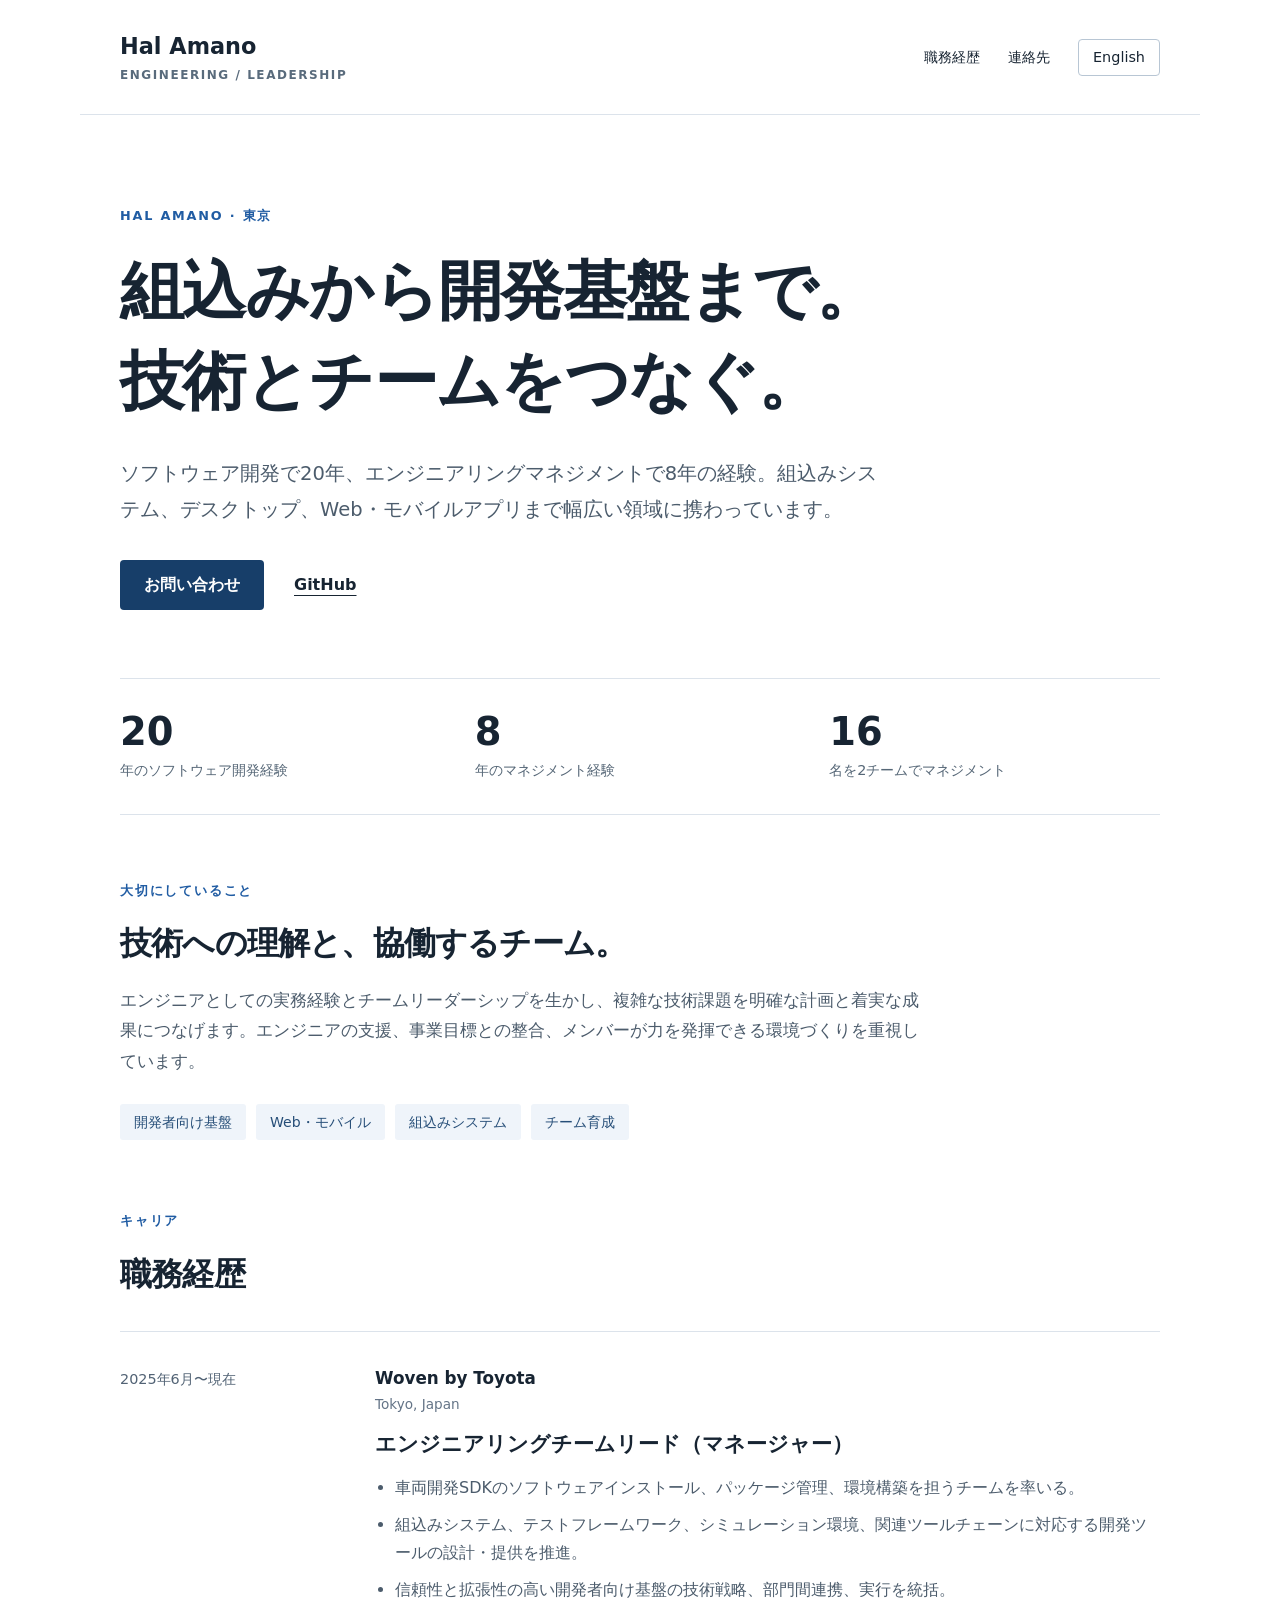
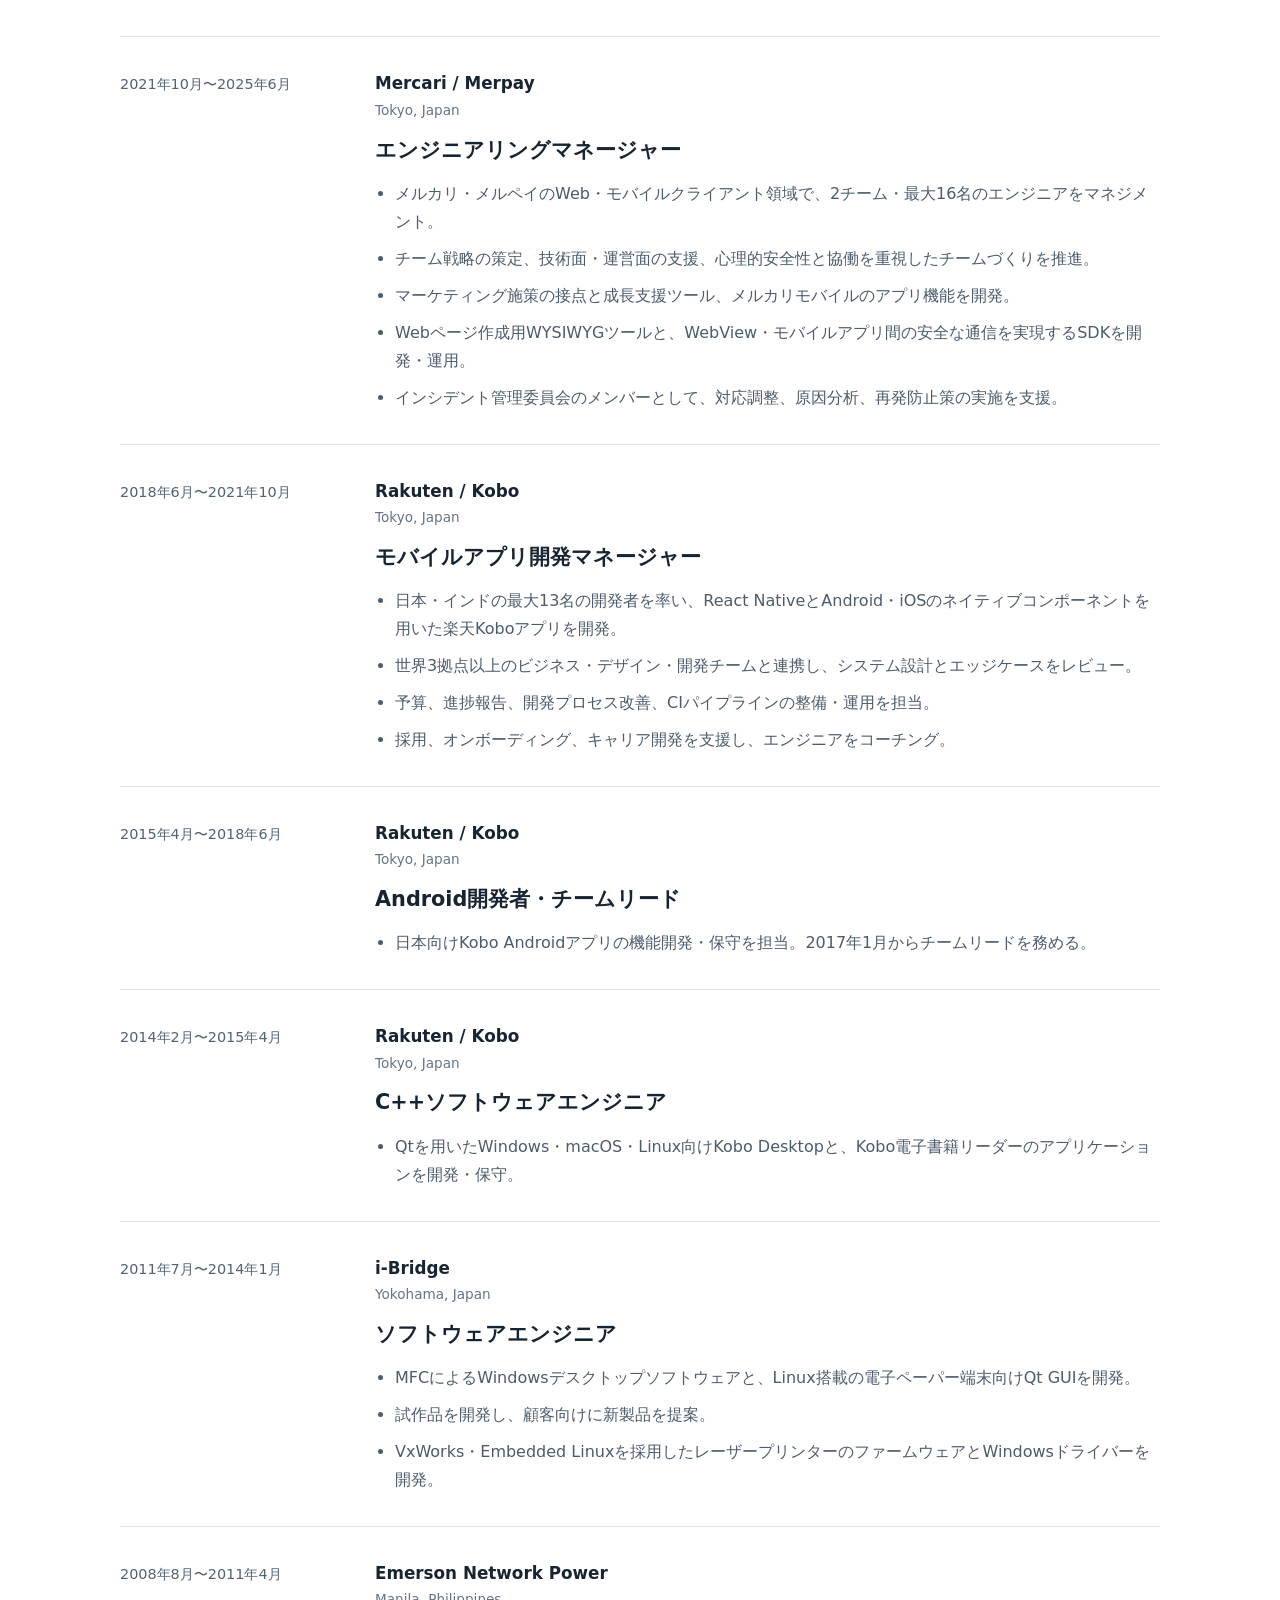
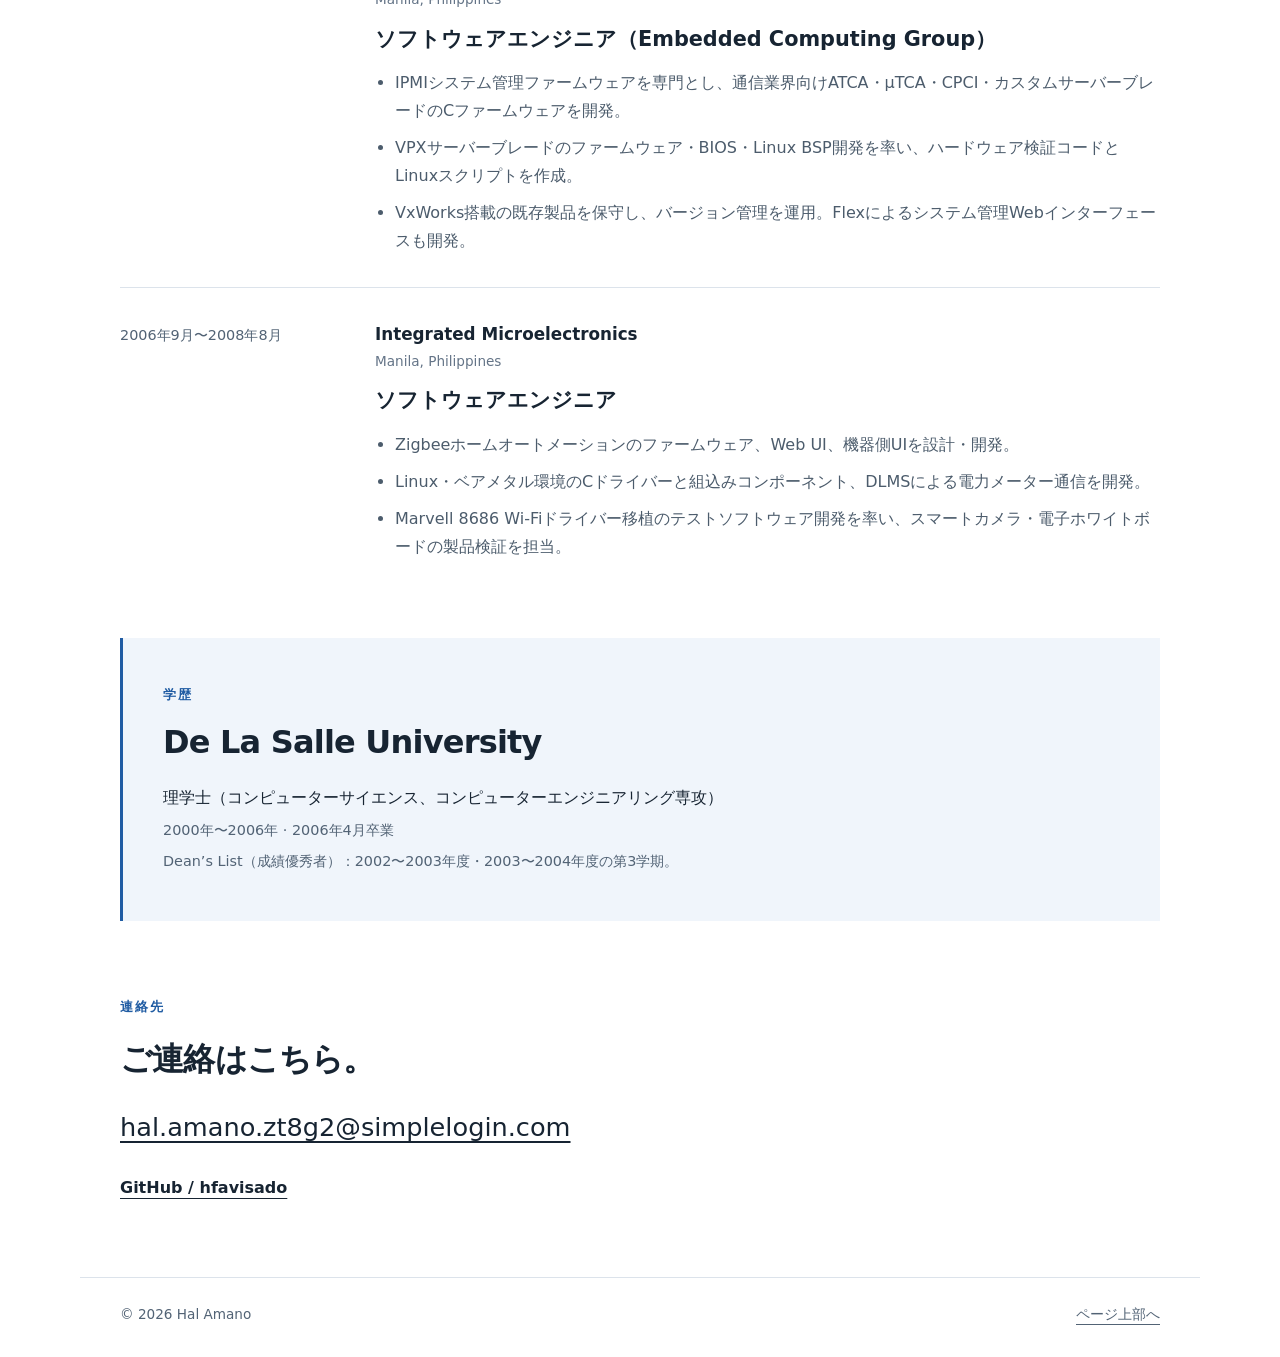
==== ja.html @ bccf5aae "Initial commit" ====
<!doctype html>
<html lang="ja"><head><meta charset="utf-8"><meta name="viewport" content="width=device-width, initial-scale=1"><title>Hal Amano | エンジニアリングマネージャー</title><meta name="description" content="ソフトウェア開発で20年、エンジニアリングマネジメントで8年の経験。組込みシステム、デスクトップ、Web・モバイルアプリまで幅広い領域に携わっています。"><link rel="stylesheet" href="styles.css"><link rel="icon" href="favicon.svg" type="image/svg+xml"><link rel="alternate" hreflang="en" href="index.html"><link rel="alternate" hreflang="ja" href="ja.html"></head>
<body><a class="skip" href="#main">本文へ</a><header class="header"><a class="brand" href="ja.html">Hal Amano<span>ENGINEERING / LEADERSHIP</span></a><nav aria-label="メインナビゲーション"><a href="#experience">職務経歴</a><a href="#contact">連絡先</a><a class="language" href="index.html" lang="en">English</a></nav></header>
<main id="main"><section class="hero"><p class="eyebrow">HAL AMANO · 東京</p><h1>組込みから開発基盤まで。<br>技術とチームをつなぐ。</h1><p class="intro">ソフトウェア開発で20年、エンジニアリングマネジメントで8年の経験。組込みシステム、デスクトップ、Web・モバイルアプリまで幅広い領域に携わっています。</p><div class="hero-links"><a class="button" href="mailto:hal.amano.zt8g2@simplelogin.com">お問い合わせ</a><a class="text-link" href="https://github.com/hfavisado">GitHub</a></div><div class="facts"><div><strong>20</strong><span>年のソフトウェア開発経験</span></div><div><strong>8</strong><span>年のマネジメント経験</span></div><div><strong>16</strong><span>名を2チームでマネジメント</span></div></div></section>
<section class="about"><p class="eyebrow">大切にしていること</p><h2>技術への理解と、協働するチーム。</h2><p>エンジニアとしての実務経験とチームリーダーシップを生かし、複雑な技術課題を明確な計画と着実な成果につなげます。エンジニアの支援、事業目標との整合、メンバーが力を発揮できる環境づくりを重視しています。</p><div class="areas"><span>開発者向け基盤</span><span>Web・モバイル</span><span>組込みシステム</span><span>チーム育成</span></div></section>
<section id="experience" class="experience"><div class="section-heading"><p class="eyebrow">キャリア</p><h2>職務経歴</h2></div><article class="role"><div class="when">2025年6月〜現在</div><div><p class="company">Woven by Toyota <span>Tokyo, Japan</span></p><h3>エンジニアリングチームリード（マネージャー）</h3><ul><li>車両開発SDKのソフトウェアインストール、パッケージ管理、環境構築を担うチームを率いる。</li><li>組込みシステム、テストフレームワーク、シミュレーション環境、関連ツールチェーンに対応する開発ツールの設計・提供を推進。</li><li>信頼性と拡張性の高い開発者向け基盤の技術戦略、部門間連携、実行を統括。</li></ul></div></article><article class="role"><div class="when">2021年10月〜2025年6月</div><div><p class="company">Mercari / Merpay <span>Tokyo, Japan</span></p><h3>エンジニアリングマネージャー</h3><ul><li>メルカリ・メルペイのWeb・モバイルクライアント領域で、2チーム・最大16名のエンジニアをマネジメント。</li><li>チーム戦略の策定、技術面・運営面の支援、心理的安全性と協働を重視したチームづくりを推進。</li><li>マーケティング施策の接点と成長支援ツール、メルカリモバイルのアプリ機能を開発。</li><li>Webページ作成用WYSIWYGツールと、WebView・モバイルアプリ間の安全な通信を実現するSDKを開発・運用。</li><li>インシデント管理委員会のメンバーとして、対応調整、原因分析、再発防止策の実施を支援。</li></ul></div></article><article class="role"><div class="when">2018年6月〜2021年10月</div><div><p class="company">Rakuten / Kobo <span>Tokyo, Japan</span></p><h3>モバイルアプリ開発マネージャー</h3><ul><li>日本・インドの最大13名の開発者を率い、React NativeとAndroid・iOSのネイティブコンポーネントを用いた楽天Koboアプリを開発。</li><li>世界3拠点以上のビジネス・デザイン・開発チームと連携し、システム設計とエッジケースをレビュー。</li><li>予算、進捗報告、開発プロセス改善、CIパイプラインの整備・運用を担当。</li><li>採用、オンボーディング、キャリア開発を支援し、エンジニアをコーチング。</li></ul></div></article><article class="role"><div class="when">2015年4月〜2018年6月</div><div><p class="company">Rakuten / Kobo <span>Tokyo, Japan</span></p><h3>Android開発者・チームリード</h3><ul><li>日本向けKobo Androidアプリの機能開発・保守を担当。2017年1月からチームリードを務める。</li></ul></div></article><article class="role"><div class="when">2014年2月〜2015年4月</div><div><p class="company">Rakuten / Kobo <span>Tokyo, Japan</span></p><h3>C++ソフトウェアエンジニア</h3><ul><li>Qtを用いたWindows・macOS・Linux向けKobo Desktopと、Kobo電子書籍リーダーのアプリケーションを開発・保守。</li></ul></div></article><article class="role"><div class="when">2011年7月〜2014年1月</div><div><p class="company">i-Bridge <span>Yokohama, Japan</span></p><h3>ソフトウェアエンジニア</h3><ul><li>MFCによるWindowsデスクトップソフトウェアと、Linux搭載の電子ペーパー端末向けQt GUIを開発。</li><li>試作品を開発し、顧客向けに新製品を提案。</li><li>VxWorks・Embedded Linuxを採用したレーザープリンターのファームウェアとWindowsドライバーを開発。</li></ul></div></article><article class="role"><div class="when">2008年8月〜2011年4月</div><div><p class="company">Emerson Network Power <span>Manila, Philippines</span></p><h3>ソフトウェアエンジニア（Embedded Computing Group）</h3><ul><li>IPMIシステム管理ファームウェアを専門とし、通信業界向けATCA・μTCA・CPCI・カスタムサーバーブレードのCファームウェアを開発。</li><li>VPXサーバーブレードのファームウェア・BIOS・Linux BSP開発を率い、ハードウェア検証コードとLinuxスクリプトを作成。</li><li>VxWorks搭載の既存製品を保守し、バージョン管理を運用。Flexによるシステム管理Webインターフェースも開発。</li></ul></div></article><article class="role"><div class="when">2006年9月〜2008年8月</div><div><p class="company">Integrated Microelectronics <span>Manila, Philippines</span></p><h3>ソフトウェアエンジニア</h3><ul><li>Zigbeeホームオートメーションのファームウェア、Web UI、機器側UIを設計・開発。</li><li>Linux・ベアメタル環境のCドライバーと組込みコンポーネント、DLMSによる電力メーター通信を開発。</li><li>Marvell 8686 Wi-Fiドライバー移植のテストソフトウェア開発を率い、スマートカメラ・電子ホワイトボードの製品検証を担当。</li></ul></div></article></section>
<section class="education"><p class="eyebrow">学歴</p><h2>De La Salle University</h2><p>理学士（コンピューターサイエンス、コンピューターエンジニアリング専攻）</p><p class="muted">2000年〜2006年 · 2006年4月卒業</p><p class="muted">Dean’s List（成績優秀者）：2002〜2003年度・2003〜2004年度の第3学期。</p></section>
<section id="contact" class="contact"><p class="eyebrow">連絡先</p><h2>ご連絡はこちら。</h2><a class="email" href="mailto:hal.amano.zt8g2@simplelogin.com">hal.amano.zt8g2@simplelogin.com</a><a class="text-link" href="https://github.com/hfavisado">GitHub / hfavisado</a></section></main><footer><span>© 2026 Hal Amano</span><a href="#main">ページ上部へ</a></footer></body></html>
---- styles.css ----
*{box-sizing:border-box}html{scroll-behavior:smooth;scroll-padding-top:2rem}body{margin:0;background:#fff;color:#172432;font:1rem/1.75 system-ui,-apple-system,BlinkMacSystemFont,"Segoe UI","Noto Sans JP",sans-serif}a{color:inherit;text-underline-offset:5px}a:hover{color:#205ca3}a:focus-visible{outline:3px solid #2563eb;outline-offset:6px}.header,main,footer{max-width:1120px;margin:auto;padding-left:40px;padding-right:40px}.header{display:flex;justify-content:space-between;align-items:center;padding-top:32px;padding-bottom:30px;border-bottom:1px solid #dce3eb}.brand{font-size:1.4rem;font-weight:750;text-decoration:none;line-height:1.3}.brand span{display:block;font-size:.75rem;letter-spacing:.13em;color:#596b7c;margin-top:7px}nav{display:flex;align-items:center;gap:28px;font-size:.9rem}nav a{text-decoration:none}.language{border:1px solid #b8c6d4;padding:5px 14px;border-radius:4px}.hero{padding:90px 0 0}.eyebrow{font-size:.8rem;letter-spacing:.14em;font-weight:700;color:#205ca3;margin:0 0 20px}h1{font-size:clamp(2.4rem,5vw,4.4rem);line-height:1.14;letter-spacing:-.045em;font-weight:650;margin:0 0 30px;max-width:1000px}html[lang=ja] h1{letter-spacing:-.025em;line-height:1.4}.intro{font-size:1.22rem;line-height:1.85;color:#4c5c6c;max-width:760px;margin:0}.hero-links{display:flex;align-items:center;gap:30px;margin-top:32px}.button{padding:11px 24px;background:#173e69;color:white;border-radius:4px;text-decoration:none;font-weight:600}.button:hover{background:#205ca3;color:white}.text-link{font-weight:600}.facts{display:grid;grid-template-columns:repeat(3,1fr);margin-top:68px;padding:30px 0;border-top:1px solid #dce3eb;border-bottom:1px solid #dce3eb;gap:24px}.facts strong{display:block;font-size:2.4rem;line-height:1.2;font-weight:600}.facts span{font-size:.9rem;color:#566777}.about{padding:65px 0 70px;max-width:810px}h2{font-size:2rem;line-height:1.35;letter-spacing:-.025em;margin:0 0 20px;font-weight:650}.about p:not(.eyebrow){color:#4c5c6c;font-size:1.08rem}.areas{display:flex;flex-wrap:wrap;gap:10px;margin-top:28px}.areas span{background:#eff4fa;color:#264e78;padding:6px 14px;font-size:.88rem;border-radius:3px}.section-heading{padding-bottom:15px}.role{display:grid;grid-template-columns:225px 1fr;gap:30px;padding:32px 0;border-top:1px solid #dce3eb}.when{font-size:.9rem;color:#526375;padding-top:3px}.company{font-size:1.05rem;font-weight:700;margin:0 0 5px}.company span{display:block;color:#647487;font-size:.85rem;font-weight:400}h3{font-size:1.3rem;line-height:1.45;margin:12px 0 15px;font-weight:600}ul{margin:0;padding-left:20px;color:#4c5c6c}li+li{margin-top:9px}.education{margin-top:45px;padding:40px;background:#f0f5fb;border-left:3px solid #205ca3}.education p{margin:6px 0}.education .eyebrow{margin-bottom:15px}.muted{color:#526375;font-size:.9rem}.contact{padding:75px 0}.contact .email{display:block;font-size:clamp(1rem,2.5vw,1.6rem);overflow-wrap:anywhere;margin:24px 0}.contact .text-link{display:inline-block}footer{border-top:1px solid #dce3eb;display:flex;justify-content:space-between;padding-top:25px;padding-bottom:30px;font-size:.85rem;color:#526375}.skip{position:fixed;top:-100px;left:20px;background:#fff;padding:12px;z-index:10}.skip:focus{top:10px}@media(max-width:650px){.header,main,footer{padding-left:22px;padding-right:22px}.header{align-items:flex-start;gap:25px;flex-direction:column;padding-top:24px}nav{gap:22px}.hero{padding-top:48px}h1{font-size:2.5rem}.intro{font-size:1.08rem}.facts{margin-top:44px;gap:16px}.facts strong{font-size:2rem}.facts span{font-size:.85rem}.role{grid-template-columns:1fr;gap:10px;padding:28px 0}.education{padding:26px 22px}h2{font-size:1.7rem}.about{padding:44px 0}.contact{padding:50px 0}}@media(prefers-reduced-motion:reduce){html{scroll-behavior:auto}}@media print{nav,.hero-links,.contact,footer,.skip{display:none}.hero{padding-top:20px}.role{break-inside:avoid}.header,main{padding:0}.facts{margin-top:25px}.about{padding:25px 0}body{font-size:10pt}.education{background:none}}
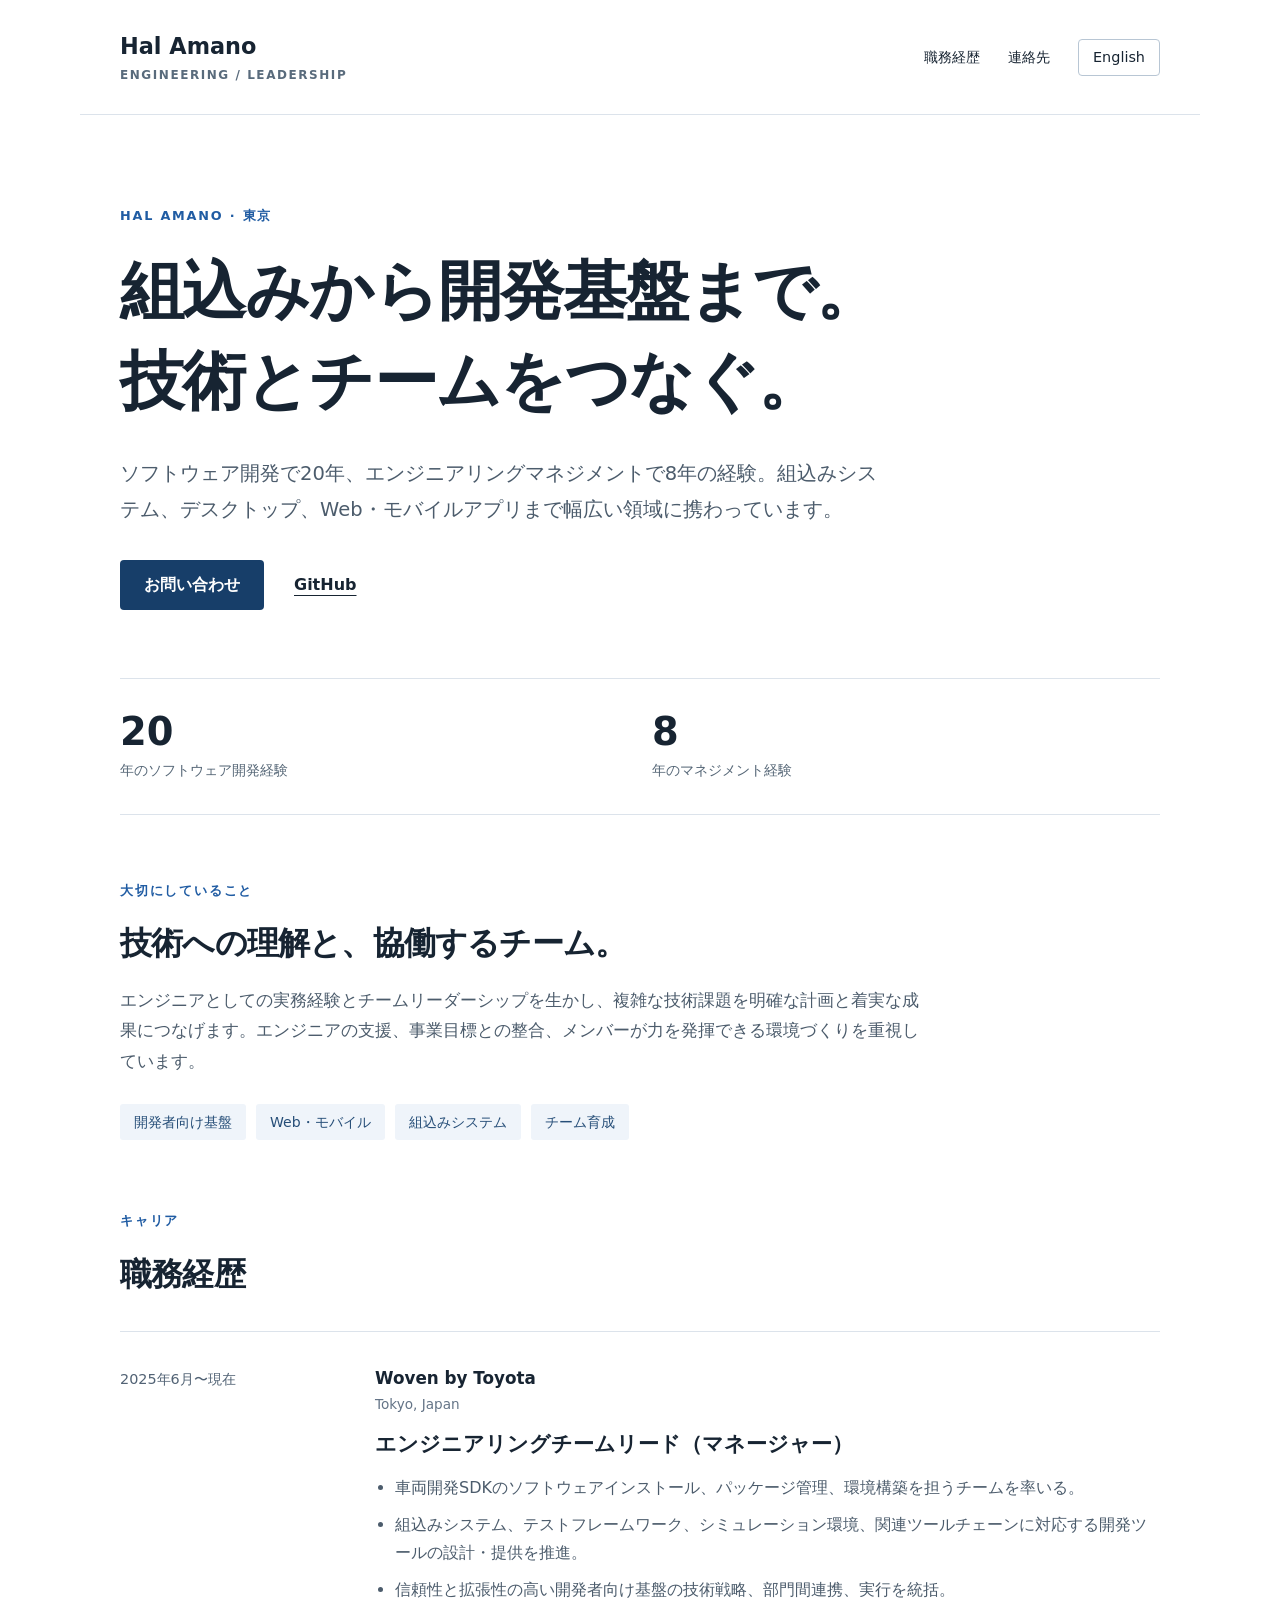
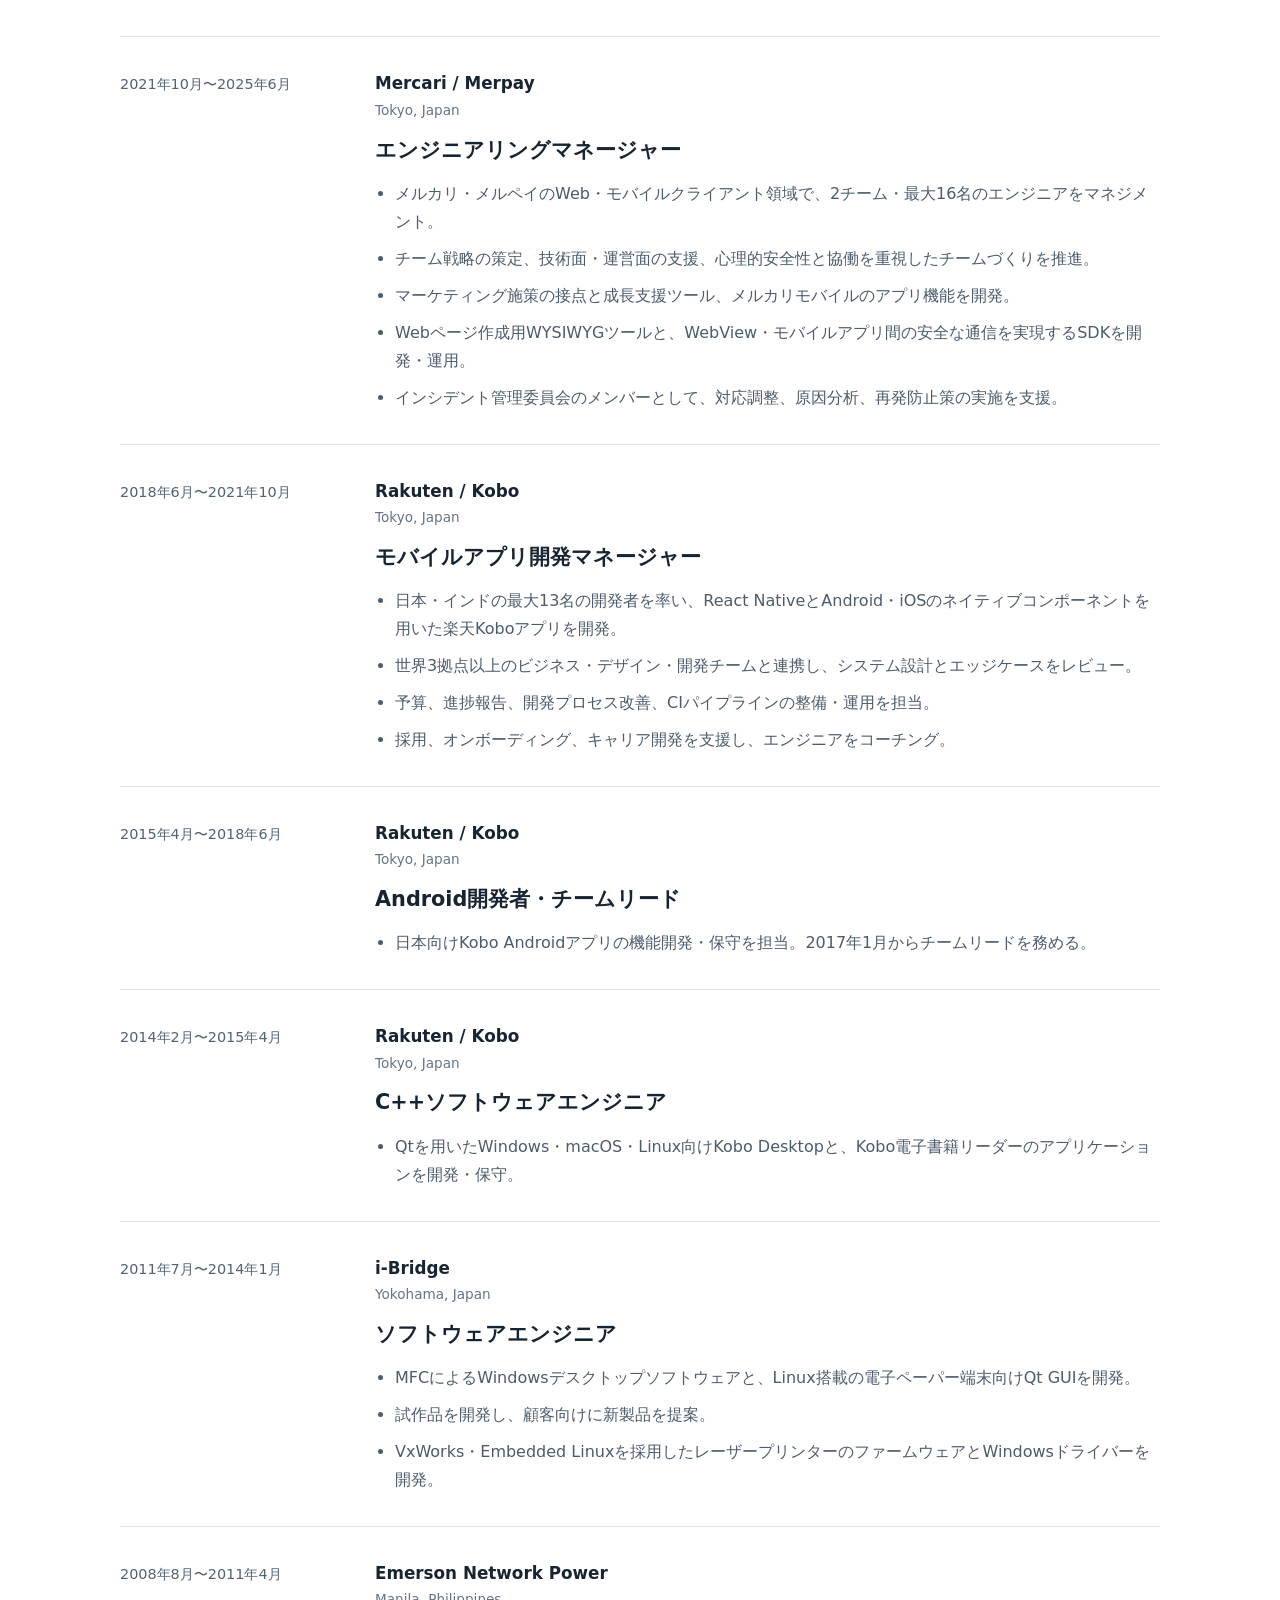
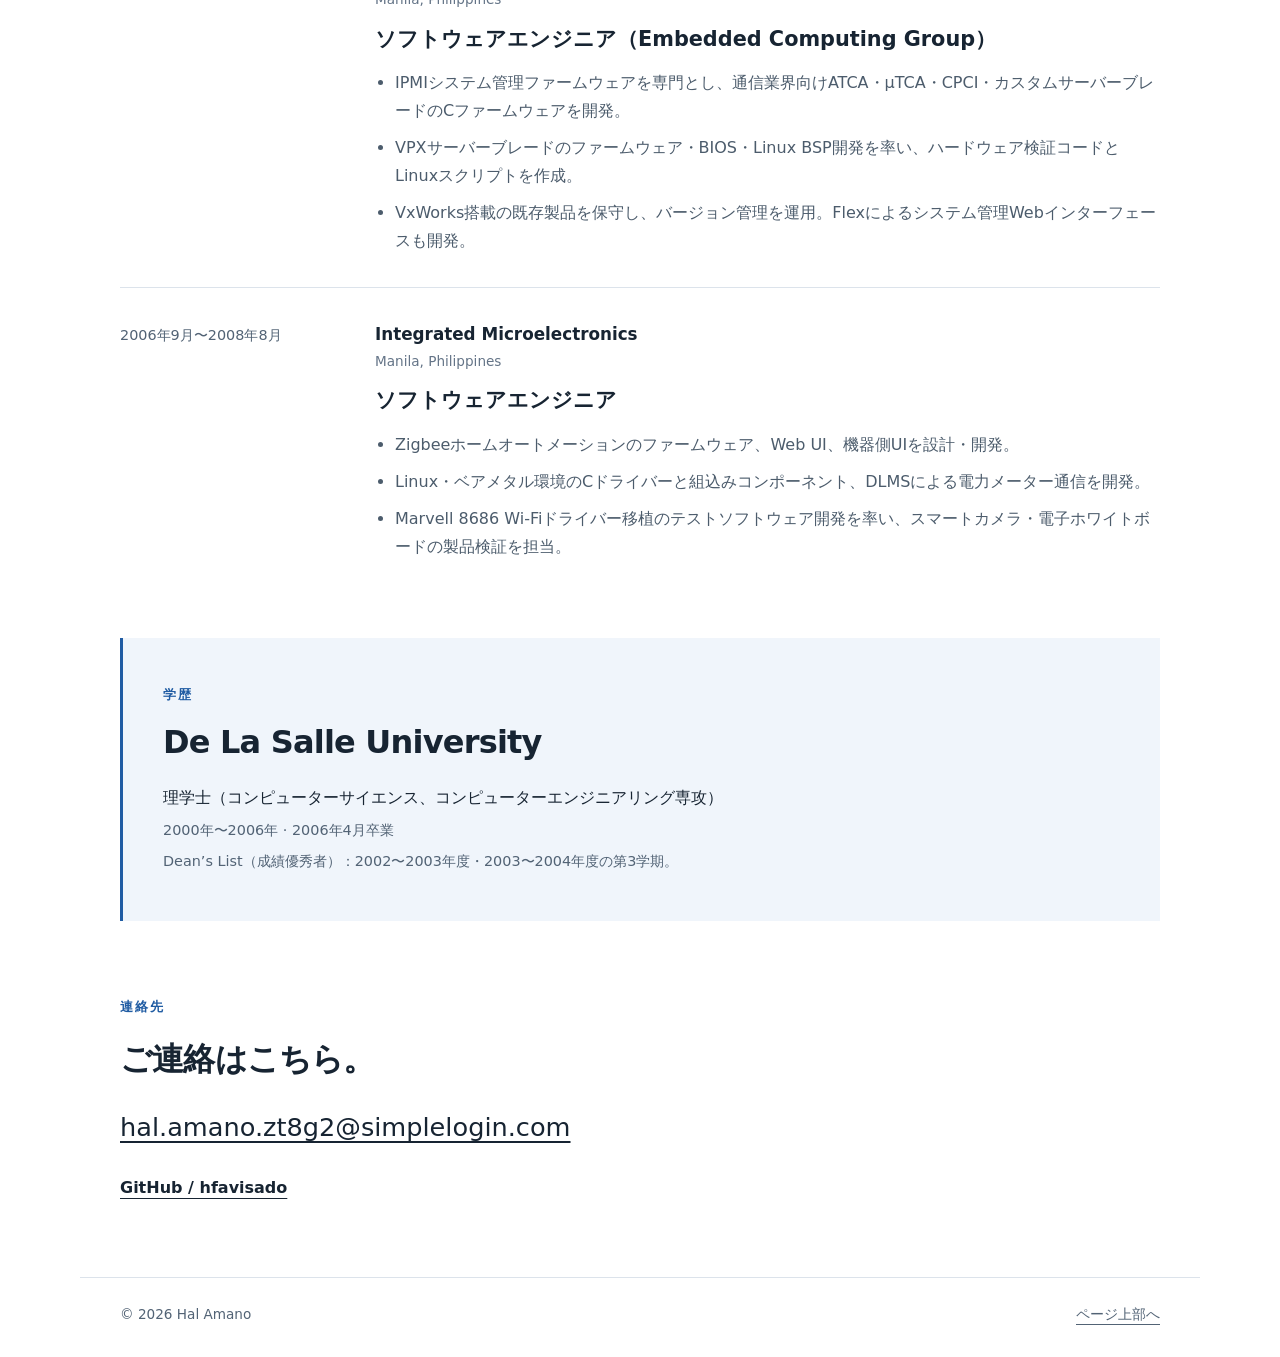
==== commit a1e730a1: "`feat: dynamically update experience years and copyright date`" ====
--- a/ja.html
+++ b/ja.html
@@ -1,8 +1,8 @@
 <!doctype html>
 <html lang="ja"><head><meta charset="utf-8"><meta name="viewport" content="width=device-width, initial-scale=1"><title>Hal Amano | エンジニアリングマネージャー</title><meta name="description" content="ソフトウェア開発で20年、エンジニアリングマネジメントで8年の経験。組込みシステム、デスクトップ、Web・モバイルアプリまで幅広い領域に携わっています。"><link rel="stylesheet" href="styles.css"><link rel="icon" href="favicon.svg" type="image/svg+xml"><link rel="alternate" hreflang="en" href="index.html"><link rel="alternate" hreflang="ja" href="ja.html"></head>
 <body><a class="skip" href="#main">本文へ</a><header class="header"><a class="brand" href="ja.html">Hal Amano<span>ENGINEERING / LEADERSHIP</span></a><nav aria-label="メインナビゲーション"><a href="#experience">職務経歴</a><a href="#contact">連絡先</a><a class="language" href="index.html" lang="en">English</a></nav></header>
-<main id="main"><section class="hero"><p class="eyebrow">HAL AMANO · 東京</p><h1>組込みから開発基盤まで。<br>技術とチームをつなぐ。</h1><p class="intro">ソフトウェア開発で20年、エンジニアリングマネジメントで8年の経験。組込みシステム、デスクトップ、Web・モバイルアプリまで幅広い領域に携わっています。</p><div class="hero-links"><a class="button" href="mailto:hal.amano.zt8g2@simplelogin.com">お問い合わせ</a><a class="text-link" href="https://github.com/hfavisado">GitHub</a></div><div class="facts"><div><strong>20</strong><span>年のソフトウェア開発経験</span></div><div><strong>8</strong><span>年のマネジメント経験</span></div><div><strong>16</strong><span>名を2チームでマネジメント</span></div></div></section>
+<main id="main"><section class="hero"><p class="eyebrow">HAL AMANO · 東京</p><h1>組込みから開発基盤まで。<br>技術とチームをつなぐ。</h1><p class="intro">ソフトウェア開発で20年、エンジニアリングマネジメントで8年の経験。組込みシステム、デスクトップ、Web・モバイルアプリまで幅広い領域に携わっています。</p><div class="hero-links"><a class="button" href="mailto:hal.amano.zt8g2@simplelogin.com">お問い合わせ</a><a class="text-link" href="https://github.com/hfavisado">GitHub</a></div><div class="facts" style="grid-template-columns:repeat(2,1fr)"><div><strong>20</strong><span>年のソフトウェア開発経験</span></div><div><strong>8</strong><span>年のマネジメント経験</span></div></div></section>
 <section class="about"><p class="eyebrow">大切にしていること</p><h2>技術への理解と、協働するチーム。</h2><p>エンジニアとしての実務経験とチームリーダーシップを生かし、複雑な技術課題を明確な計画と着実な成果につなげます。エンジニアの支援、事業目標との整合、メンバーが力を発揮できる環境づくりを重視しています。</p><div class="areas"><span>開発者向け基盤</span><span>Web・モバイル</span><span>組込みシステム</span><span>チーム育成</span></div></section>
 <section id="experience" class="experience"><div class="section-heading"><p class="eyebrow">キャリア</p><h2>職務経歴</h2></div><article class="role"><div class="when">2025年6月〜現在</div><div><p class="company">Woven by Toyota <span>Tokyo, Japan</span></p><h3>エンジニアリングチームリード（マネージャー）</h3><ul><li>車両開発SDKのソフトウェアインストール、パッケージ管理、環境構築を担うチームを率いる。</li><li>組込みシステム、テストフレームワーク、シミュレーション環境、関連ツールチェーンに対応する開発ツールの設計・提供を推進。</li><li>信頼性と拡張性の高い開発者向け基盤の技術戦略、部門間連携、実行を統括。</li></ul></div></article><article class="role"><div class="when">2021年10月〜2025年6月</div><div><p class="company">Mercari / Merpay <span>Tokyo, Japan</span></p><h3>エンジニアリングマネージャー</h3><ul><li>メルカリ・メルペイのWeb・モバイルクライアント領域で、2チーム・最大16名のエンジニアをマネジメント。</li><li>チーム戦略の策定、技術面・運営面の支援、心理的安全性と協働を重視したチームづくりを推進。</li><li>マーケティング施策の接点と成長支援ツール、メルカリモバイルのアプリ機能を開発。</li><li>Webページ作成用WYSIWYGツールと、WebView・モバイルアプリ間の安全な通信を実現するSDKを開発・運用。</li><li>インシデント管理委員会のメンバーとして、対応調整、原因分析、再発防止策の実施を支援。</li></ul></div></article><article class="role"><div class="when">2018年6月〜2021年10月</div><div><p class="company">Rakuten / Kobo <span>Tokyo, Japan</span></p><h3>モバイルアプリ開発マネージャー</h3><ul><li>日本・インドの最大13名の開発者を率い、React NativeとAndroid・iOSのネイティブコンポーネントを用いた楽天Koboアプリを開発。</li><li>世界3拠点以上のビジネス・デザイン・開発チームと連携し、システム設計とエッジケースをレビュー。</li><li>予算、進捗報告、開発プロセス改善、CIパイプラインの整備・運用を担当。</li><li>採用、オンボーディング、キャリア開発を支援し、エンジニアをコーチング。</li></ul></div></article><article class="role"><div class="when">2015年4月〜2018年6月</div><div><p class="company">Rakuten / Kobo <span>Tokyo, Japan</span></p><h3>Android開発者・チームリード</h3><ul><li>日本向けKobo Androidアプリの機能開発・保守を担当。2017年1月からチームリードを務める。</li></ul></div></article><article class="role"><div class="when">2014年2月〜2015年4月</div><div><p class="company">Rakuten / Kobo <span>Tokyo, Japan</span></p><h3>C++ソフトウェアエンジニア</h3><ul><li>Qtを用いたWindows・macOS・Linux向けKobo Desktopと、Kobo電子書籍リーダーのアプリケーションを開発・保守。</li></ul></div></article><article class="role"><div class="when">2011年7月〜2014年1月</div><div><p class="company">i-Bridge <span>Yokohama, Japan</span></p><h3>ソフトウェアエンジニア</h3><ul><li>MFCによるWindowsデスクトップソフトウェアと、Linux搭載の電子ペーパー端末向けQt GUIを開発。</li><li>試作品を開発し、顧客向けに新製品を提案。</li><li>VxWorks・Embedded Linuxを採用したレーザープリンターのファームウェアとWindowsドライバーを開発。</li></ul></div></article><article class="role"><div class="when">2008年8月〜2011年4月</div><div><p class="company">Emerson Network Power <span>Manila, Philippines</span></p><h3>ソフトウェアエンジニア（Embedded Computing Group）</h3><ul><li>IPMIシステム管理ファームウェアを専門とし、通信業界向けATCA・μTCA・CPCI・カスタムサーバーブレードのCファームウェアを開発。</li><li>VPXサーバーブレードのファームウェア・BIOS・Linux BSP開発を率い、ハードウェア検証コードとLinuxスクリプトを作成。</li><li>VxWorks搭載の既存製品を保守し、バージョン管理を運用。Flexによるシステム管理Webインターフェースも開発。</li></ul></div></article><article class="role"><div class="when">2006年9月〜2008年8月</div><div><p class="company">Integrated Microelectronics <span>Manila, Philippines</span></p><h3>ソフトウェアエンジニア</h3><ul><li>Zigbeeホームオートメーションのファームウェア、Web UI、機器側UIを設計・開発。</li><li>Linux・ベアメタル環境のCドライバーと組込みコンポーネント、DLMSによる電力メーター通信を開発。</li><li>Marvell 8686 Wi-Fiドライバー移植のテストソフトウェア開発を率い、スマートカメラ・電子ホワイトボードの製品検証を担当。</li></ul></div></article></section>
 <section class="education"><p class="eyebrow">学歴</p><h2>De La Salle University</h2><p>理学士（コンピューターサイエンス、コンピューターエンジニアリング専攻）</p><p class="muted">2000年〜2006年 · 2006年4月卒業</p><p class="muted">Dean’s List（成績優秀者）：2002〜2003年度・2003〜2004年度の第3学期。</p></section>
-<section id="contact" class="contact"><p class="eyebrow">連絡先</p><h2>ご連絡はこちら。</h2><a class="email" href="mailto:hal.amano.zt8g2@simplelogin.com">hal.amano.zt8g2@simplelogin.com</a><a class="text-link" href="https://github.com/hfavisado">GitHub / hfavisado</a></section></main><footer><span>© 2026 Hal Amano</span><a href="#main">ページ上部へ</a></footer></body></html>+<section id="contact" class="contact"><p class="eyebrow">連絡先</p><h2>ご連絡はこちら。</h2><a class="email" href="mailto:hal.amano.zt8g2@simplelogin.com">hal.amano.zt8g2@simplelogin.com</a><a class="text-link" href="https://github.com/hfavisado">GitHub / hfavisado</a></section></main><footer><span>© 2026 Hal Amano</span><a href="#main">ページ上部へ</a></footer></body></html>
